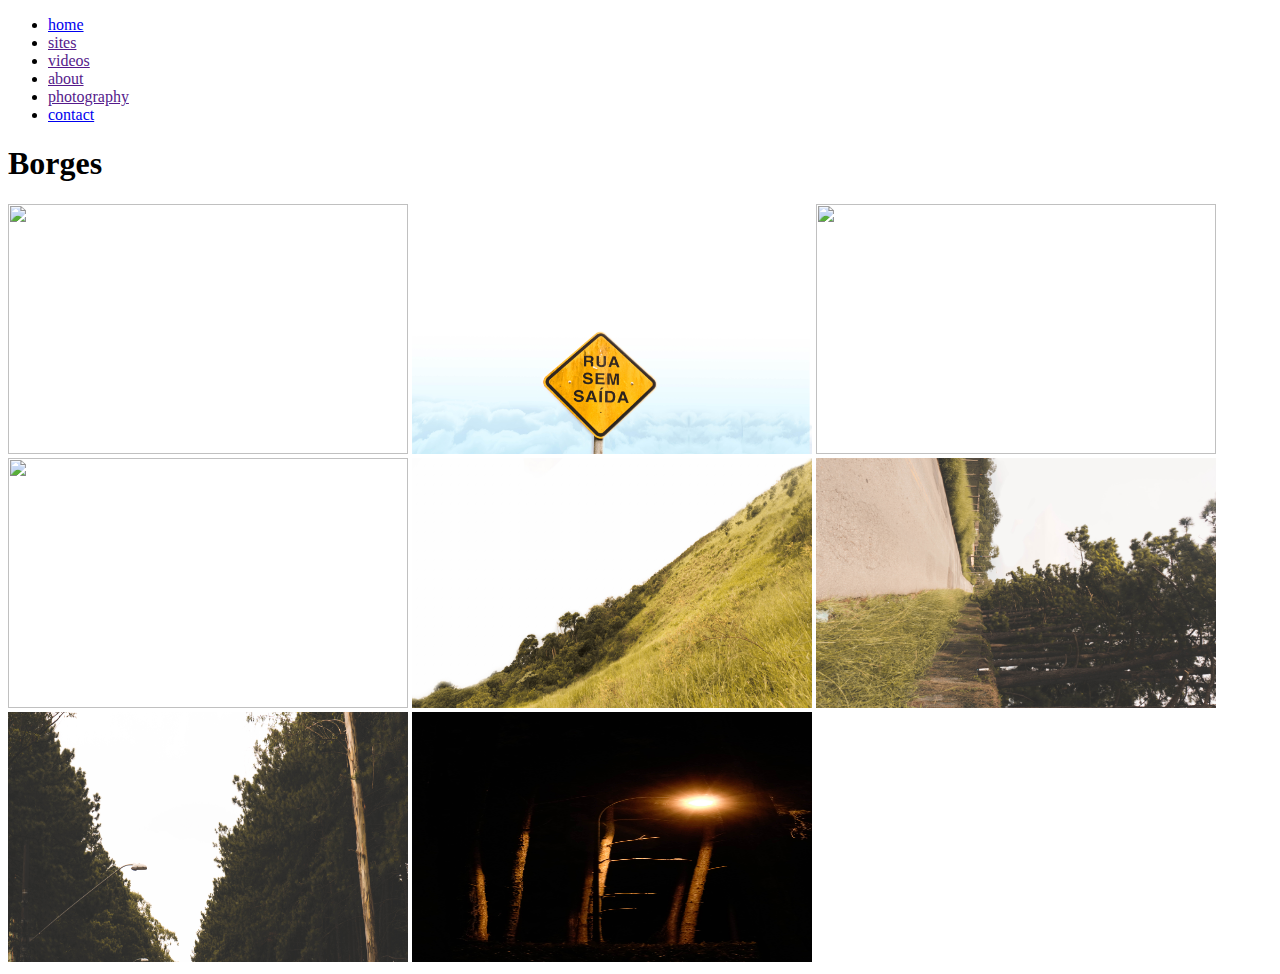
==== index.html @ 1c387b02 "@okborges [first commit" ====
<!DOCTYPE html>
<html lang="pt-br">

<head>
  <meta charset="UTF-8">
  <meta http-equiv="X-UA-Compatible" content="IE=edge">
  <meta name="viewport" content="width=device-width, initial-scale=1.0">
  <title>Borges Portfolio</title>
</head>

<body>
  <ul>
    <li>
      <a href="index.html">home</a>
    </li>
    <LI>
      <a href="">sites</a>
    </LI>
    <LI>
      <a href="">videos</a>
    </LI>
    <LI>
      <a href="">about</a>
    </LI>
    <LI>
      <a href="">photography</a>
    </LI>
    <li>
      <a href="contact.html">contact</a>
    </li>
  </ul>
  <h1>Borges</h1>



  <img src="assets/img/_DSC0031.jpg" alt="" height="250" width="400">
  <img src="assets/img/_DSC7668-Editar.jpg " alt="" height="250" width="400">
  <img src="assets/img/capa.jpg" alt="" height="250" width="400">
  <img src="assets/img/Sem Título-2 copiar.jpg" alt="" height="250" width="400">
  <img src="assets/img/_DSC7645-Editar.jpg" alt="" height="250" width="400">
  <img src="assets/img/_DSC7671-Editar.jpg" alt="" height="250" width="400">
  <img src="assets/img/_DSC7690.jpg" alt="" height="250" width="400">
  <img src="assets/img/_DSC7776.jpg" alt="" height="250" width="400">


</body>

</html>
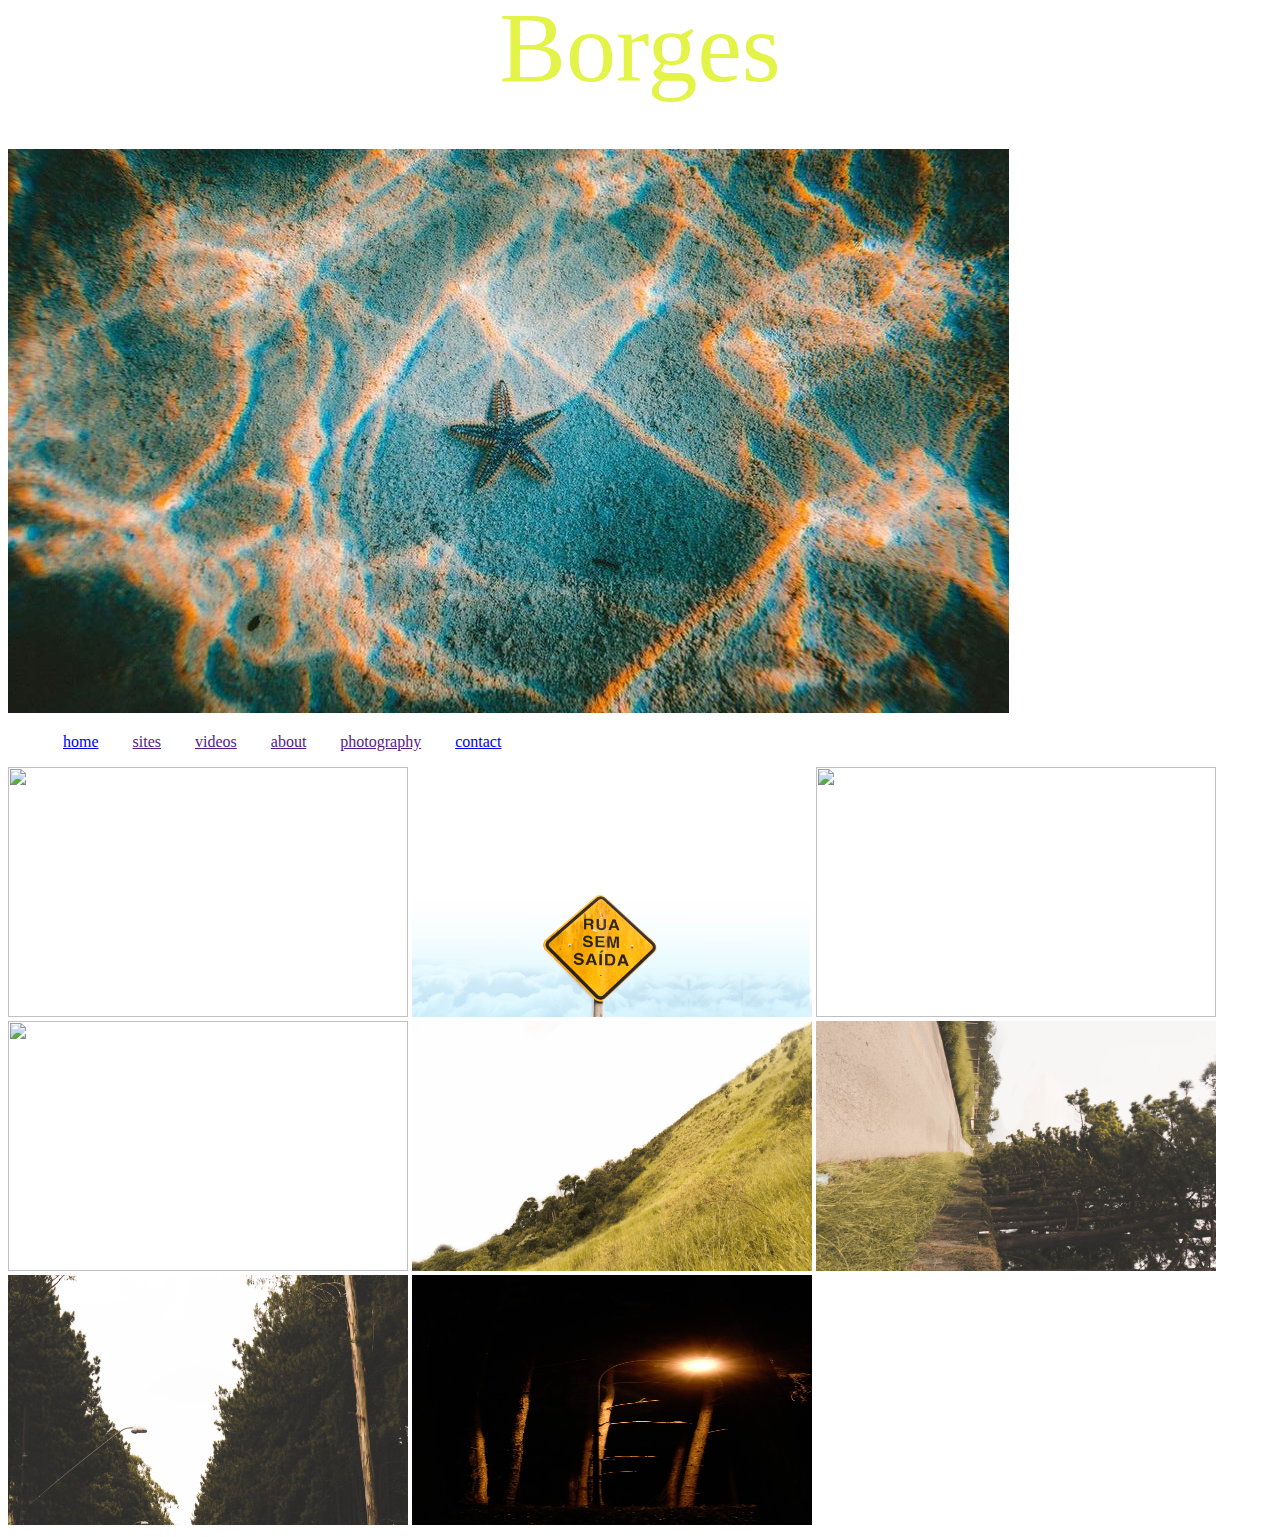
==== commit 81211040: "@okborges [criação do css]" ====
--- a/index.html
+++ b/index.html
@@ -6,32 +6,27 @@
   <meta http-equiv="X-UA-Compatible" content="IE=edge">
   <meta name="viewport" content="width=device-width, initial-scale=1.0">
   <title>Borges Portfolio</title>
+  <link rel="stylesheet" href="assets/CSS/Style.css">
 </head>
 
 <body>
-  <ul>
-    <li>
-      <a href="index.html">home</a>
-    </li>
-    <LI>
-      <a href="">sites</a>
-    </LI>
-    <LI>
-      <a href="">videos</a>
-    </LI>
-    <LI>
-      <a href="">about</a>
-    </LI>
-    <LI>
-      <a href="">photography</a>
-    </LI>
-    <li>
-      <a href="contact.html">contact</a>
-    </li>
-  </ul>
-  <h1>Borges</h1>
 
 
+  <h1 class="masthead">Borges</h1>
+
+  <img src="assets/img/star.jpg" alt="">
+
+  <div class="container">
+    <ul>
+      <li><a href="index.html">home</a></li>
+      <li><a href="">sites</a></li>
+      <li><a href="">videos</a></li>
+      <li><a href="">about</a></li>
+      <li><a href="">photography</a></li>
+      <li><a href="contact.html">contact</a></li>
+    </ul>
+
+  </div>
 
   <img src="assets/img/_DSC0031.jpg" alt="" height="250" width="400">
   <img src="assets/img/_DSC7668-Editar.jpg " alt="" height="250" width="400">
--- a/assets/CSS/Style.css
+++ b/assets/CSS/Style.css
@@ -0,0 +1,20 @@
+.masthead {
+  color: #e4f348;
+  font-size: 100px;
+  font-style: normal;
+  font-weight: 400;
+  line-height: 80px;
+  margin-bottom: 61px;
+  margin-top: 0px;
+  text-align: center;
+}
+
+.container li {
+  display: inline;
+  padding: 15px;
+}
+
+.size {
+  height: 350;
+  width: 500;
+}
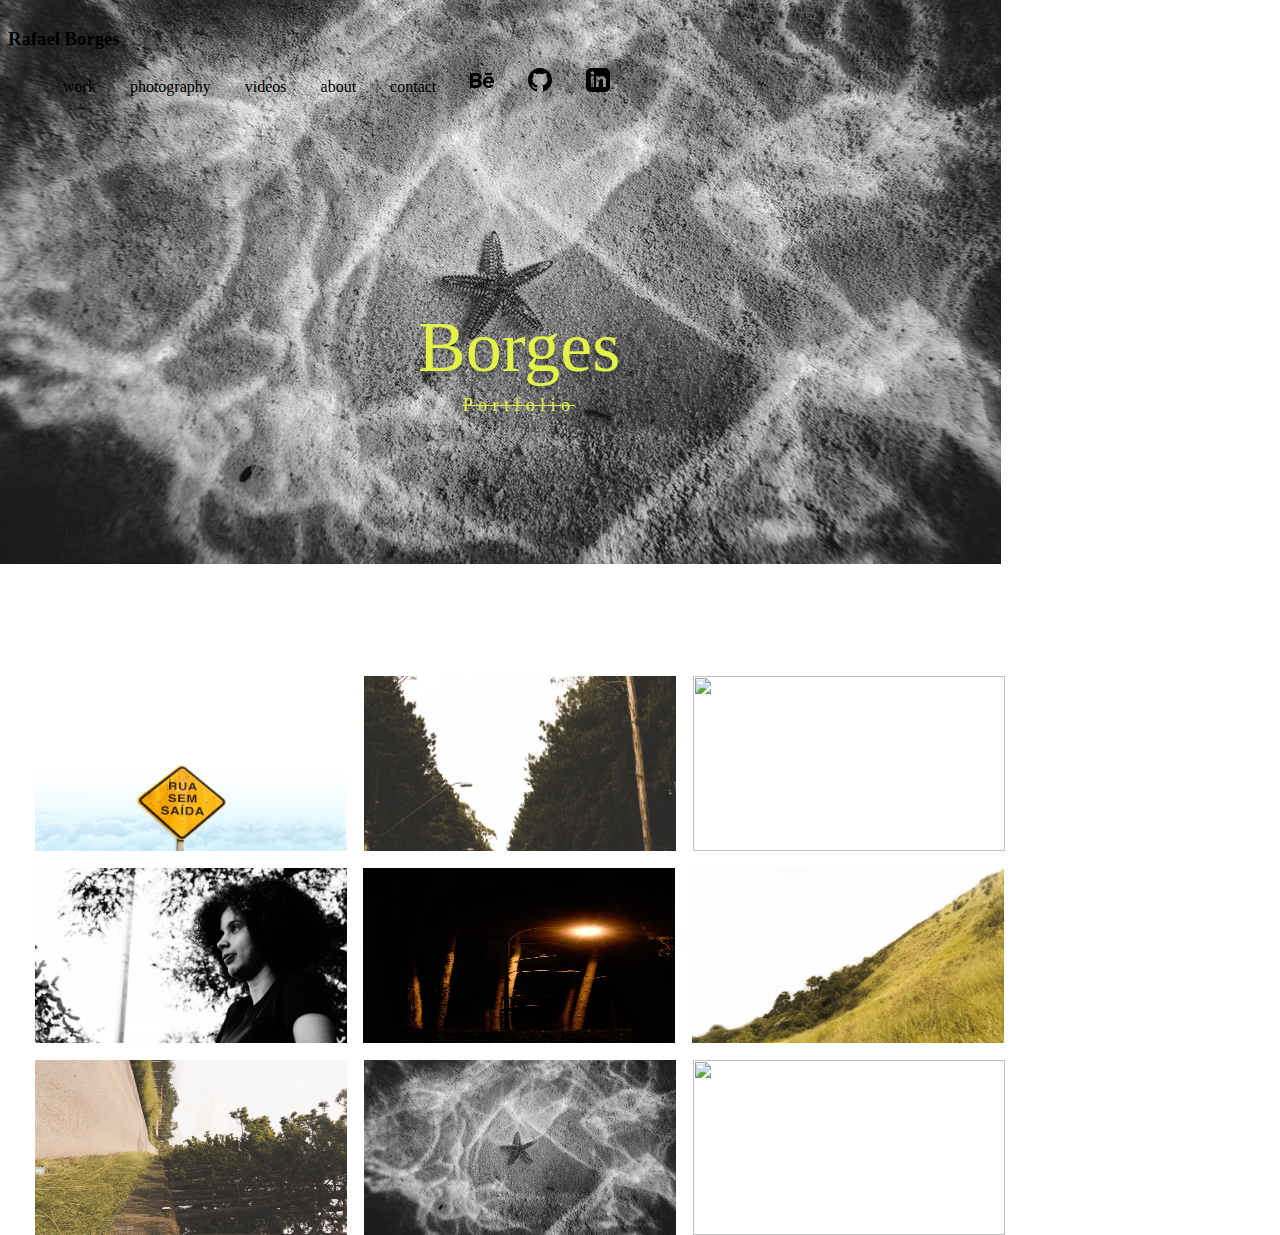
==== commit 1116d3c8: "@okborges [add icons]" ====
--- a/index.html
+++ b/index.html
@@ -9,35 +9,46 @@
   <link rel="stylesheet" href="assets/CSS/Style.css">
 </head>
 
+
 <body>
 
+  <div class="container">
 
-  <h1 class="masthead">Borges</h1>
+    <header>
+      <h3 class="h3">Rafael Borges</h3>
+      <ul class="header">
+        <li>work</li>
+        <li>photography</li>
+        <li>videos</li>
+        <li>about</li>
+        <li>contact</li>
+        <li><img src="assets/icons/iconmonstr-behance-1.svg" alt=""></li>
+        <li><img src="assets/icons/iconmonstr-github-1.svg" alt=""></li>
+        <li><img src="assets/icons/iconmonstr-linkedin-3.svg" alt=""></li>
+      </ul>
+    </header>
 
-  <img src="assets/img/star.jpg" alt="">
+    <main>
+      <div>
+        <h1 class="h1">Borges</h1>
+        <h2 class="h2">Portfolio</h2>
+      </div>
+    </main>
 
-  <div class="container">
-    <ul>
-      <li><a href="index.html">home</a></li>
-      <li><a href="">sites</a></li>
-      <li><a href="">videos</a></li>
-      <li><a href="">about</a></li>
-      <li><a href="">photography</a></li>
-      <li><a href="contact.html">contact</a></li>
-    </ul>
+    <div>
+      <img class="photo" src="assets/img/placa.jpg" alt="">
+      <img class="photo2" src="assets/img/arvores.jpg" alt="">
+      <img class="photo3" src="assets/img/capa.jpg" alt="">
+      <img class="photo4" src="assets/img/tata.jpg" alt="">
+      <img class="photo5" src="assets/img/noite.jpg" alt="">
+      <img class="photo6" src="assets/img/morro.jpg" alt="">
+      <img class="photo7" src="assets/img/rua.jpg" alt="">
+      <img class="photo8" src="assets/img/star.jpg" alt="">
+      <img class="photo9" src="assets/img/amigos.jpg" alt="">
+    </div>
 
+    <footer></footer>
   </div>
-
-  <img src="assets/img/_DSC0031.jpg" alt="" height="250" width="400">
-  <img src="assets/img/_DSC7668-Editar.jpg " alt="" height="250" width="400">
-  <img src="assets/img/capa.jpg" alt="" height="250" width="400">
-  <img src="assets/img/Sem Título-2 copiar.jpg" alt="" height="250" width="400">
-  <img src="assets/img/_DSC7645-Editar.jpg" alt="" height="250" width="400">
-  <img src="assets/img/_DSC7671-Editar.jpg" alt="" height="250" width="400">
-  <img src="assets/img/_DSC7690.jpg" alt="" height="250" width="400">
-  <img src="assets/img/_DSC7776.jpg" alt="" height="250" width="400">
-
-
 </body>
 
 </html>--- a/assets/CSS/Style.css
+++ b/assets/CSS/Style.css
@@ -1,20 +1,120 @@
-.masthead {
-  color: #e4f348;
-  font-size: 100px;
-  font-style: normal;
-  font-weight: 400;
-  line-height: 80px;
-  margin-bottom: 61px;
-  margin-top: 0px;
-  text-align: center;
+body {
+  background-image: url(../img/star.jpg);
+  background-repeat: no-repeat;
+  position: absolute;
+  width: 1024px;
+  height: 578px;
+  left: 0px;
+  top: 1px;
 }
 
-.container li {
+.header li {
   display: inline;
   padding: 15px;
 }
 
-.size {
-  height: 350;
-  width: 500;
+.h1 {
+  position: absolute;
+  width: 316px;
+  height: 88px;
+  left: 353px;
+  top: 246px;
+
+  font-family: Montserrat;
+  font-style: normal;
+  font-weight: 500;
+  font-size: 72px;
+  line-height: 88px;
+  /* identical to box height */
+
+  text-align: center;
+
+  color: #e4f348;
+
+  text-shadow: 0px 4px 4px rgba(0, 0, 0, 0.3);
 }
+
+.h2 {
+  position: absolute;
+  width: 152px;
+  height: 22px;
+  left: 435px;
+  top: 370px;
+
+  font-family: Montserrat;
+  font-style: normal;
+  font-weight: 300;
+  font-size: 18px;
+  line-height: 22px;
+  /* identical to box height */
+
+  text-align: center;
+  letter-spacing: 0.3em;
+  text-decoration-line: line-through;
+
+  color: #e4f348;
+}
+
+.photo {
+  position: absolute;
+  width: 312px;
+  height: 175px;
+  left: 27px;
+  top: 667px;
+}
+.photo2 {
+  position: absolute;
+  width: 312px;
+  height: 175px;
+  left: 356px;
+  top: 667px;
+}
+.photo3 {
+  position: absolute;
+  width: 312px;
+  height: 175px;
+  left: 685px;
+  top: 667px;
+}
+.photo4 {
+  position: absolute;
+  width: 312px;
+  height: 175px;
+  left: 27px;
+  top: 859px;
+}
+.photo5 {
+  position: absolute;
+  width: 312px;
+  height: 175px;
+  left: 355px;
+  top: 859px;
+}
+.photo6 {
+  position: absolute;
+  width: 312px;
+  height: 175px;
+  left: 684px;
+  top: 859px;
+}
+.photo7 {
+  position: absolute;
+  width: 312px;
+  height: 175px;
+  left: 27px;
+  top: 1051px;
+}
+.photo8 {
+  position: absolute;
+  width: 312px;
+  height: 175px;
+  left: 356px;
+  top: 1051px;
+}
+.photo9 {
+  position: absolute;
+  width: 312px;
+  height: 175px;
+  left: 685px;
+  top: 1051px;
+}
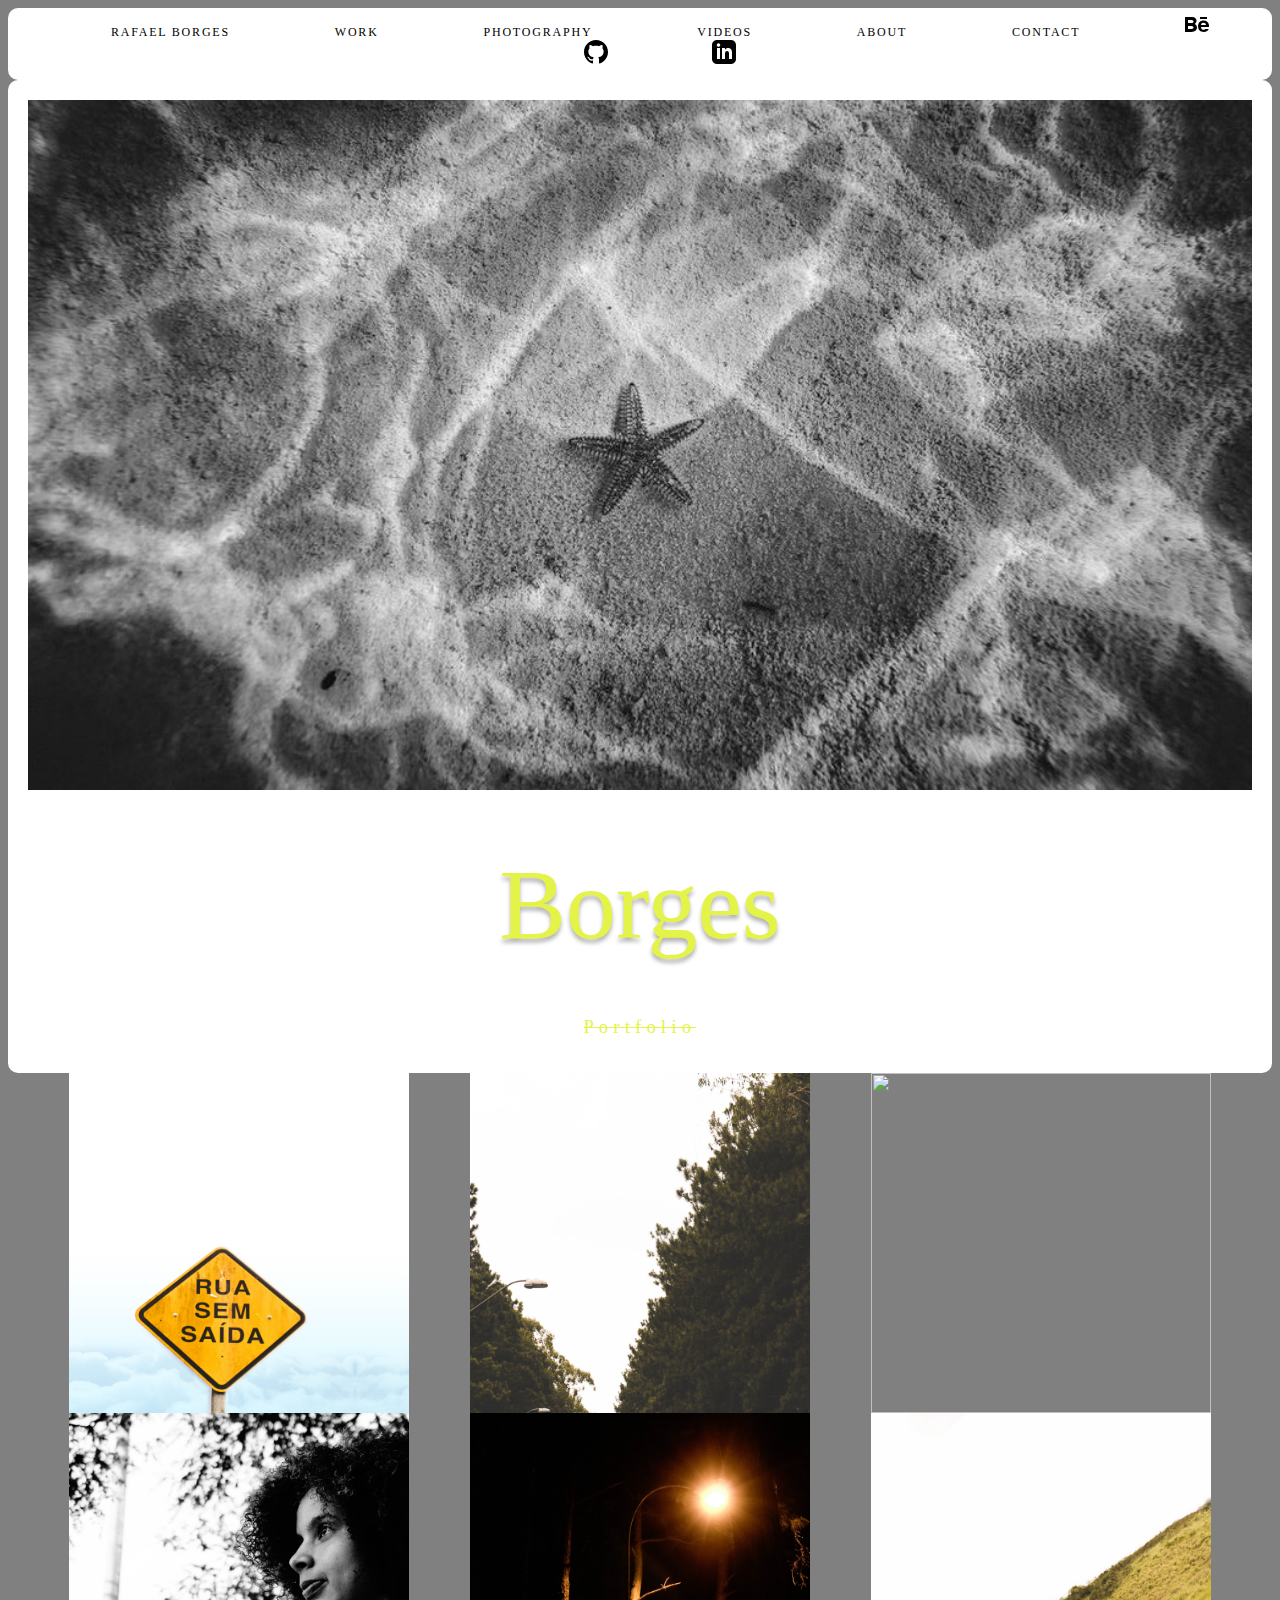
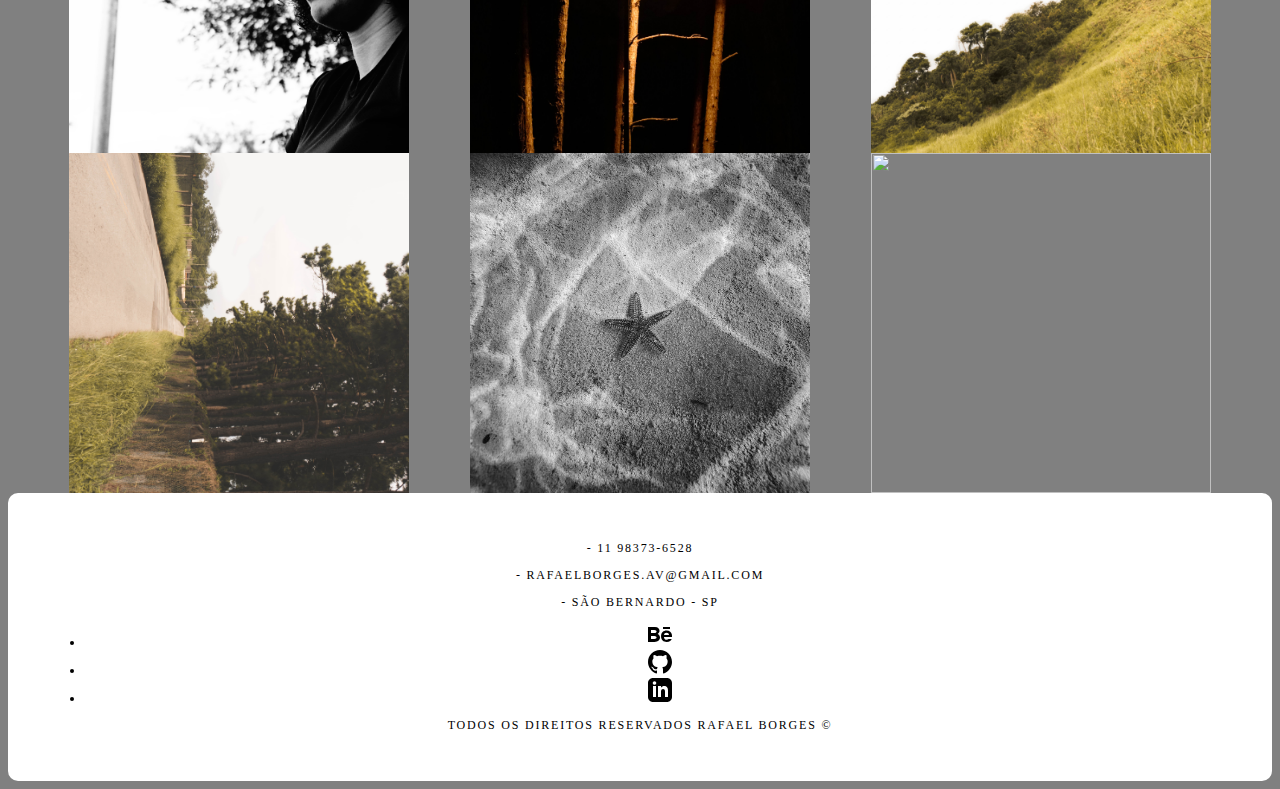
==== commit 5a347a95: "@okborges [update]" ====
--- a/index.html
+++ b/index.html
@@ -12,11 +12,10 @@
 
 <body>
 
-  <div class="container">
-
+  <div>
     <header>
-      <h3 class="h3">Rafael Borges</h3>
-      <ul class="header">
+      <ul class="header topoDIreita fonteSize">
+        <li>Rafael Borges</li>
         <li>work</li>
         <li>photography</li>
         <li>videos</li>
@@ -29,25 +28,45 @@
     </header>
 
     <main>
-      <div>
+      <img class="imagem" src="assets/img/star.jpg" alt="">
+      <div class="centro">
         <h1 class="h1">Borges</h1>
+      </div>
+      <div class="centroBaixo">
         <h2 class="h2">Portfolio</h2>
       </div>
+
     </main>
 
-    <div>
+    <div class="galeria">
       <img class="photo" src="assets/img/placa.jpg" alt="">
-      <img class="photo2" src="assets/img/arvores.jpg" alt="">
-      <img class="photo3" src="assets/img/capa.jpg" alt="">
-      <img class="photo4" src="assets/img/tata.jpg" alt="">
-      <img class="photo5" src="assets/img/noite.jpg" alt="">
-      <img class="photo6" src="assets/img/morro.jpg" alt="">
-      <img class="photo7" src="assets/img/rua.jpg" alt="">
-      <img class="photo8" src="assets/img/star.jpg" alt="">
-      <img class="photo9" src="assets/img/amigos.jpg" alt="">
+      <img class="photo" src="assets/img/arvores.jpg" alt="">
+      <img class="photo" src="assets/img/capa.jpg" alt="">
+      <img class="photo" src="assets/img/tata.jpg" alt="">
+      <img class="photo" src="assets/img/noite.jpg" alt="">
+      <img class="photo" src="assets/img/morro.jpg" alt="">
+      <img class="photo" src="assets/img/rua.jpg" alt="">
+      <img class="photo" src="assets/img/star.jpg" alt="">
+      <img class="photo" src="assets/img/amigos.jpg" alt="">
     </div>
 
-    <footer></footer>
+    <footer class="fonteSize">
+      <div>
+        <p>- 11 98373-6528</p>
+        <p>- rafaelborges.av@gmail.com</p>
+        <p>- São Bernardo - SP</p>
+      </div>
+      <div>
+        <ul class="footer">
+          <li> <img src="assets/icons/iconmonstr-behance-1.svg" alt=""></li>
+          <li> <img src="assets/icons/iconmonstr-github-1.svg" alt=""></li>
+          <li><img src="assets/icons/iconmonstr-linkedin-3.svg" alt=""></li>
+        </ul>
+      </div>
+      <div>
+        <p>Todos os direitos reservados Rafael Borges &copy</p>
+      </div>
+    </footer>
   </div>
 </body>
 
--- a/assets/CSS/Style.css
+++ b/assets/CSS/Style.css
@@ -1,52 +1,44 @@
 body {
-  background-image: url(../img/star.jpg);
-  background-repeat: no-repeat;
-  position: absolute;
-  width: 1024px;
-  height: 578px;
-  left: 0px;
-  top: 1px;
+  background-color: gray;
+}
+main {
+  background-color: white;
+  padding: 20px;
+  border-radius: 10px;
+  min-width: 320px;
+  max-width: 1920px;
+  margin: auto;
 }
 
-.header li {
-  display: inline;
-  padding: 15px;
+header {
+  background-color: white;
+  padding: 36px;
+  border-radius: 10px;
+}
+footer {
+  background-color: white;
+  padding: 36px;
+  border-radius: 10px;
 }
 
-.h1 {
-  position: absolute;
-  width: 316px;
-  height: 88px;
-  left: 353px;
-  top: 246px;
-
+h1 {
   font-family: Montserrat;
   font-style: normal;
   font-weight: 500;
-  font-size: 72px;
+  font-size: 100px;
   line-height: 88px;
-  /* identical to box height */
-
   text-align: center;
-
   color: #e4f348;
 
   text-shadow: 0px 4px 4px rgba(0, 0, 0, 0.3);
 }
 
-.h2 {
-  position: absolute;
-  width: 152px;
-  height: 22px;
-  left: 435px;
-  top: 370px;
-
+h2 {
   font-family: Montserrat;
   font-style: normal;
   font-weight: 300;
   font-size: 18px;
   line-height: 22px;
-  /* identical to box height */
 
   text-align: center;
   letter-spacing: 0.3em;
@@ -54,67 +46,53 @@
 
   color: #e4f348;
 }
+.imagem {
+  width: 100%;
+}
+
+.header li {
+  display: inline;
+  padding: 50px;
+}
+
+.baixoDIreita {
+  position: absolute;
+  right: 0;
+}
+
+.topoDIreita {
+  position: absolute;
+  top: 0;
+  right: 0;
+}
+
+.fonteSize {
+  font-family: Montserrat;
+  font-style: normal;
+  font-weight: normal;
+  font-size: 12px;
+  line-height: 15px;
+
+  text-align: center;
+  letter-spacing: 0.15em;
+  text-transform: uppercase;
+
+  color: #000000;
+}
+
+.galeria {
+  display: flex;
+  flex-wrap: wrap;
+  justify-content: space-evenly;
+}
+
+.galeria img {
+  width: 340px;
+  height: 340px;
+}
 
 .photo {
-  position: absolute;
-  width: 312px;
-  height: 175px;
-  left: 27px;
-  top: 667px;
+  width: 100%;
+  height: 100%;
+  object-fit: cover;
 }
-.photo2 {
-  position: absolute;
-  width: 312px;
-  height: 175px;
-  left: 356px;
-  top: 667px;
-}
-.photo3 {
-  position: absolute;
-  width: 312px;
-  height: 175px;
-  left: 685px;
-  top: 667px;
-}
-.photo4 {
-  position: absolute;
-  width: 312px;
-  height: 175px;
-  left: 27px;
-  top: 859px;
-}
-.photo5 {
-  position: absolute;
-  width: 312px;
-  height: 175px;
-  left: 355px;
-  top: 859px;
-}
-.photo6 {
-  position: absolute;
-  width: 312px;
-  height: 175px;
-  left: 684px;
-  top: 859px;
-}
-.photo7 {
-  position: absolute;
-  width: 312px;
-  height: 175px;
-  left: 27px;
-  top: 1051px;
-}
-.photo8 {
-  position: absolute;
-  width: 312px;
-  height: 175px;
-  left: 356px;
-  top: 1051px;
-}
-.photo9 {
-  position: absolute;
-  width: 312px;
-  height: 175px;
-  left: 685px;
-  top: 1051px;
-}
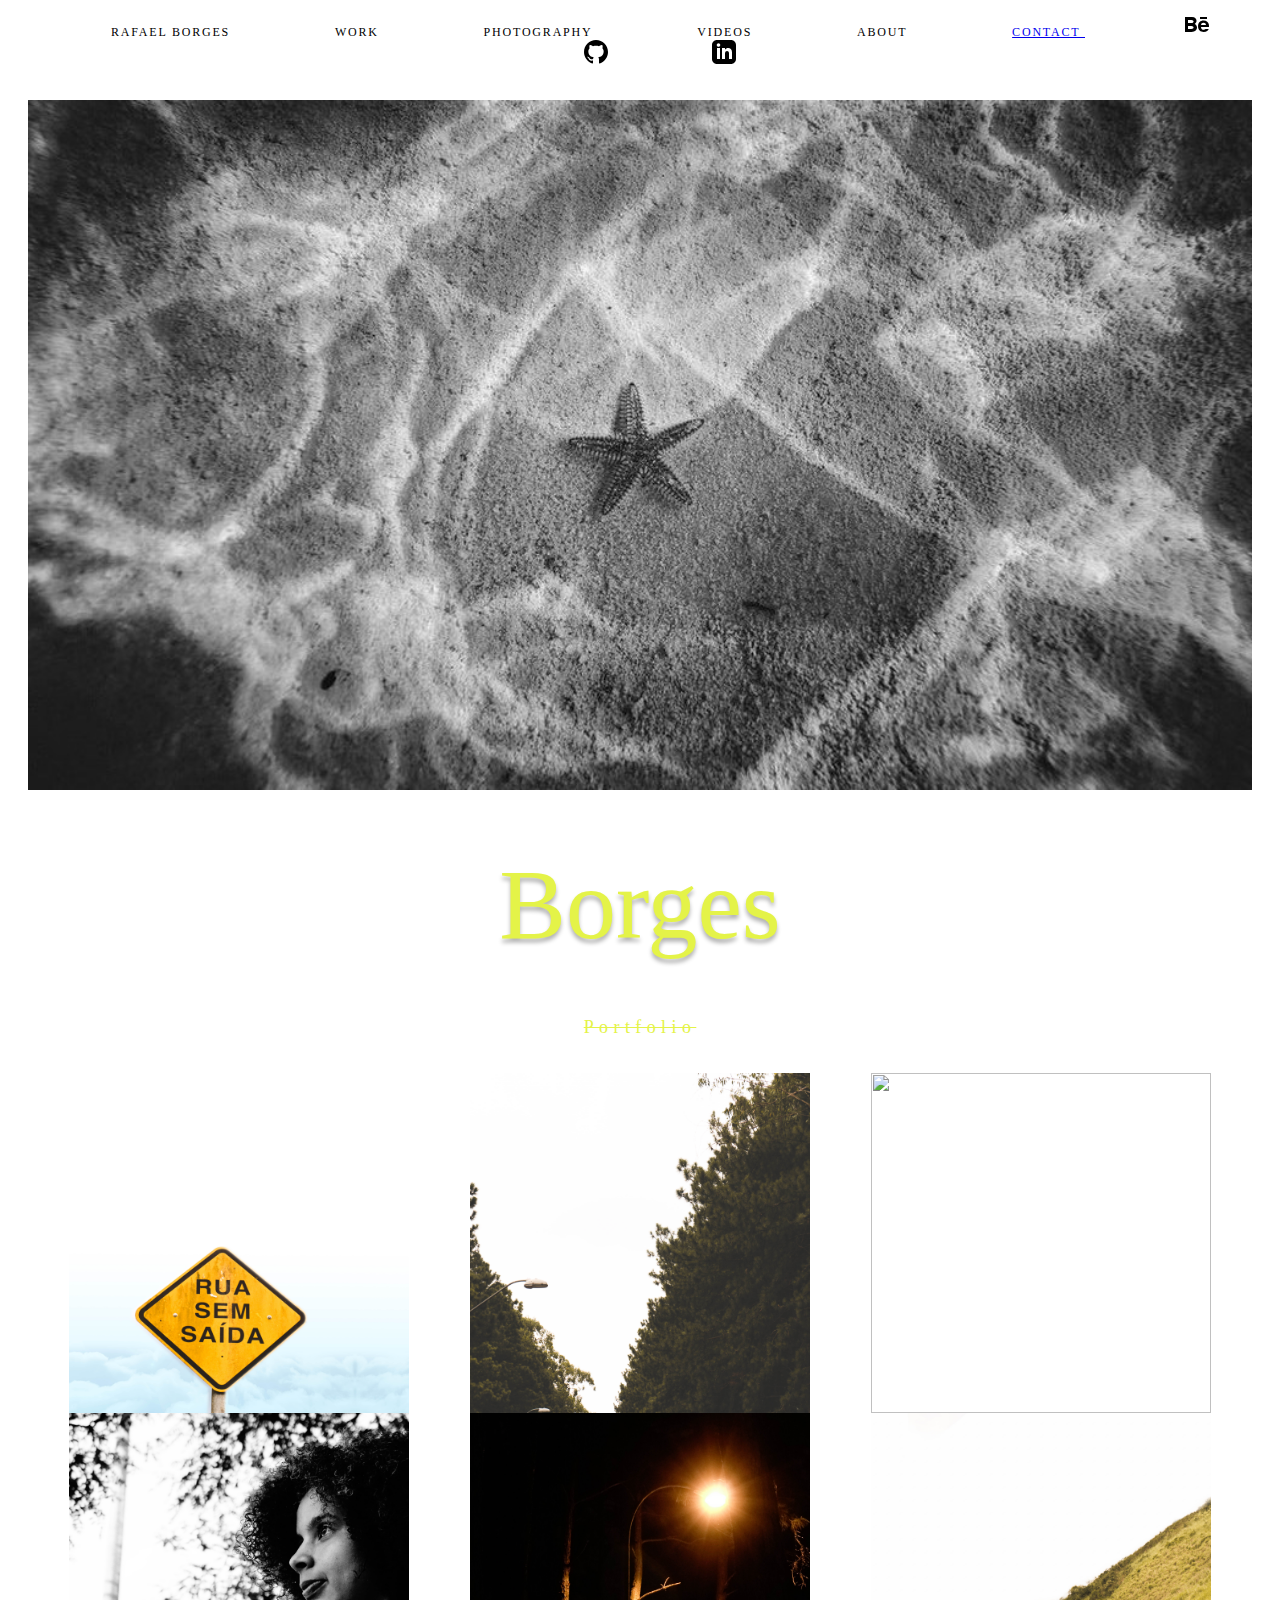
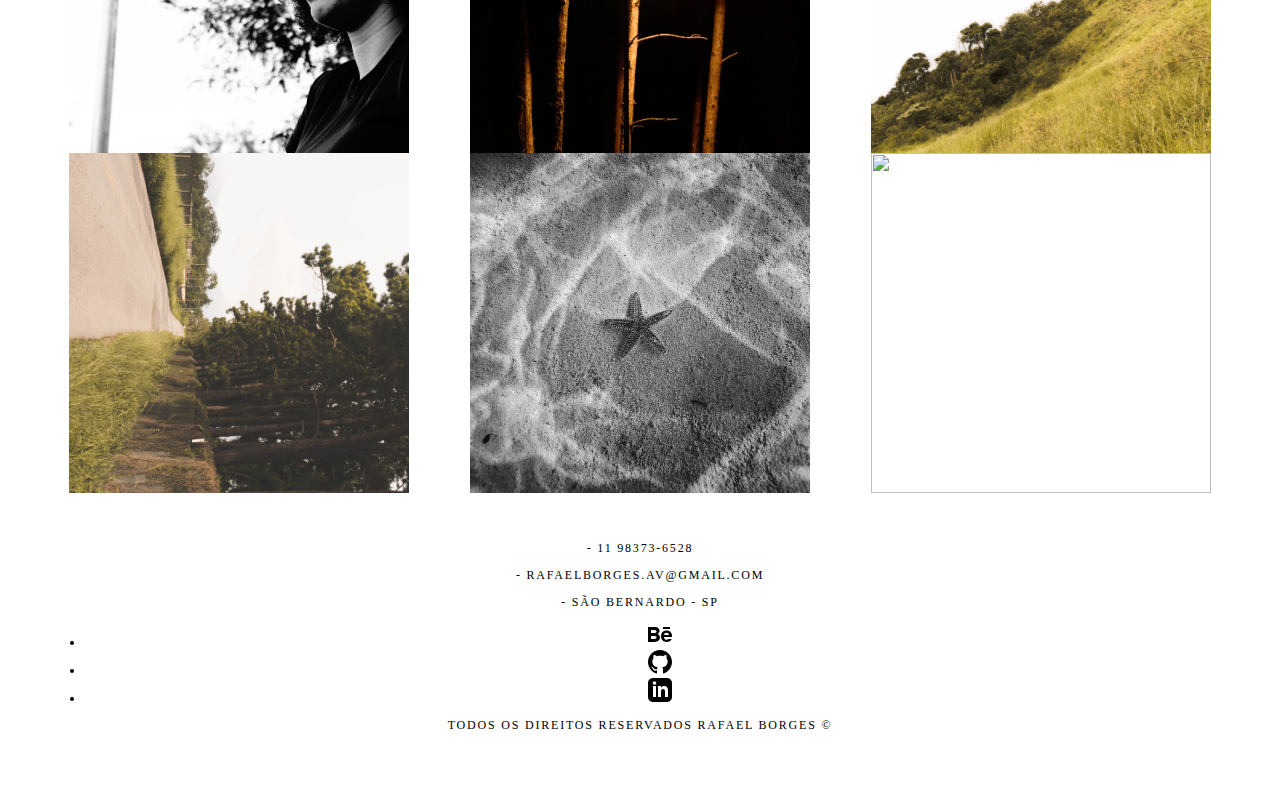
==== commit e4c2f71c: "@okborges [javaScript]" ====
--- a/index.html
+++ b/index.html
@@ -20,7 +20,7 @@
         <li>photography</li>
         <li>videos</li>
         <li>about</li>
-        <li>contact</li>
+        <li><a href="contact.html"> Contact </a></li>
         <li><img src="assets/icons/iconmonstr-behance-1.svg" alt=""></li>
         <li><img src="assets/icons/iconmonstr-github-1.svg" alt=""></li>
         <li><img src="assets/icons/iconmonstr-linkedin-3.svg" alt=""></li>
@@ -67,6 +67,8 @@
         <p>Todos os direitos reservados Rafael Borges &copy</p>
       </div>
     </footer>
+
+    <script src="assets/js/script.js"></script>
   </div>
 </body>
 
--- a/assets/CSS/Style.css
+++ b/assets/CSS/Style.css
@@ -1,6 +1,3 @@
-body {
-  background-color: gray;
-}
 main {
   background-color: white;
   padding: 20px;
